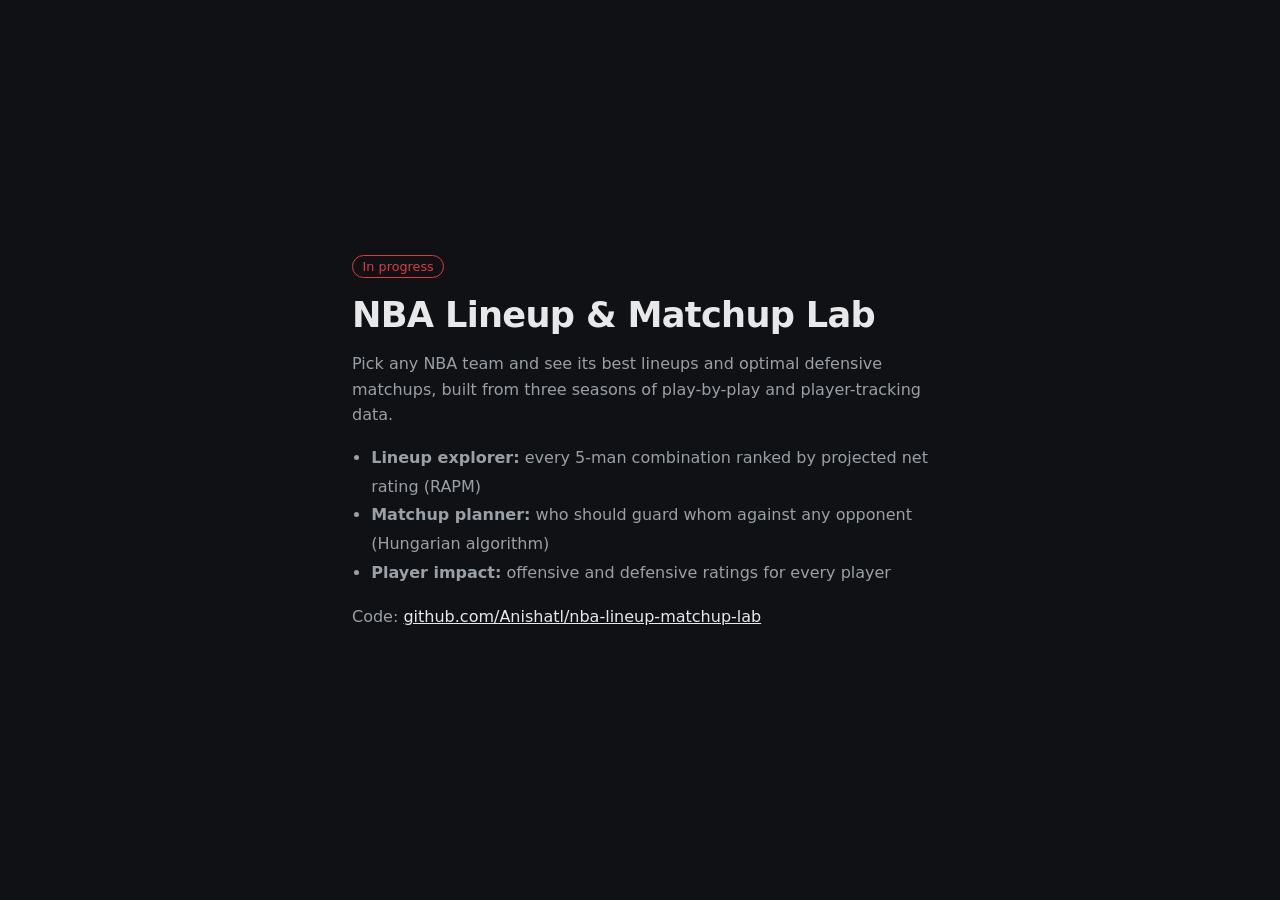
==== docs/index.html @ 6ab7c2d9 "Step 1: data pipeline, Postgres schema, starter SQL, Pages placeholder" ====
<!DOCTYPE html>
<html lang="en">
<head>
  <meta charset="utf-8">
  <meta name="viewport" content="width=device-width, initial-scale=1">
  <title>NBA Lineup &amp; Matchup Lab</title>
  <style>
    :root { --bg: #0f1115; --fg: #e8e8ea; --muted: #9aa0a6; --accent: #e03a3e; }
    * { box-sizing: border-box; }
    body { margin: 0; min-height: 100vh; display: grid; place-items: center;
           background: var(--bg); color: var(--fg);
           font-family: system-ui, -apple-system, "Segoe UI", Roboto, sans-serif; }
    main { max-width: 640px; padding: 2rem; }
    h1 { font-size: 2.2rem; margin: 0 0 .5rem; letter-spacing: -0.02em; }
    .tag { display: inline-block; font-size: .8rem; padding: .2rem .6rem; border-radius: 999px;
           border: 1px solid var(--accent); color: var(--accent); margin-bottom: 1rem; }
    p { color: var(--muted); line-height: 1.6; }
    ul { color: var(--muted); line-height: 1.8; padding-left: 1.2rem; }
    a { color: var(--fg); }
  </style>
</head>
<body>
  <main>
    <span class="tag">In progress</span>
    <h1>NBA Lineup &amp; Matchup Lab</h1>
    <p>Pick any NBA team and see its best lineups and optimal defensive matchups,
       built from three seasons of play-by-play and player-tracking data.</p>
    <ul>
      <li><strong>Lineup explorer:</strong> every 5-man combination ranked by projected net rating (RAPM)</li>
      <li><strong>Matchup planner:</strong> who should guard whom against any opponent (Hungarian algorithm)</li>
      <li><strong>Player impact:</strong> offensive and defensive ratings for every player</li>
    </ul>
    <p>Code: <a href="https://github.com/Anishatl/nba-lineup-matchup-lab">github.com/Anishatl/nba-lineup-matchup-lab</a></p>
  </main>
</body>
</html>
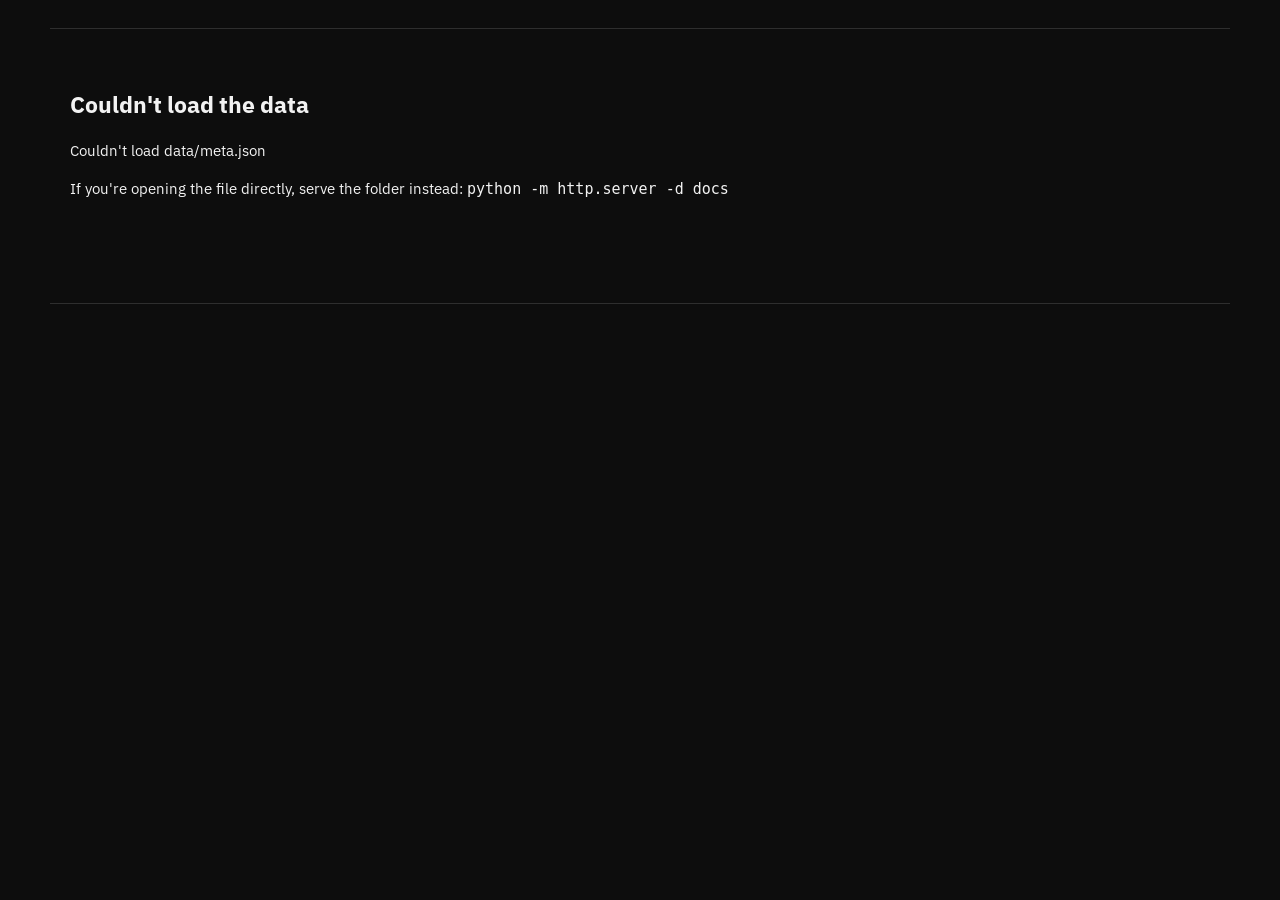
==== commit f4be3362: "Step 4: static dashboard (Game plan, Sandbox, Players), JSON export, JS model checked against Python" ====
--- a/docs/index.html
+++ b/docs/index.html
@@ -3,34 +3,59 @@
 <head>
   <meta charset="utf-8">
   <meta name="viewport" content="width=device-width, initial-scale=1">
-  <title>NBA Lineup &amp; Matchup Lab</title>
-  <style>
-    :root { --bg: #0f1115; --fg: #e8e8ea; --muted: #9aa0a6; --accent: #e03a3e; }
-    * { box-sizing: border-box; }
-    body { margin: 0; min-height: 100vh; display: grid; place-items: center;
-           background: var(--bg); color: var(--fg);
-           font-family: system-ui, -apple-system, "Segoe UI", Roboto, sans-serif; }
-    main { max-width: 640px; padding: 2rem; }
-    h1 { font-size: 2.2rem; margin: 0 0 .5rem; letter-spacing: -0.02em; }
-    .tag { display: inline-block; font-size: .8rem; padding: .2rem .6rem; border-radius: 999px;
-           border: 1px solid var(--accent); color: var(--accent); margin-bottom: 1rem; }
-    p { color: var(--muted); line-height: 1.6; }
-    ul { color: var(--muted); line-height: 1.8; padding-left: 1.2rem; }
-    a { color: var(--fg); }
-  </style>
+  <title>Game plan · NBA Lineup &amp; Matchup Lab</title>
+  <meta name="description" content="Pick any NBA team and opponent: every 5-man lineup ranked by RAPM and a calibrated matchup model, with the best defensive assignments.">
+  <link rel="stylesheet" href="css/style.css">
 </head>
 <body>
+  <nav id="nav"></nav>
   <main>
-    <span class="tag">In progress</span>
-    <h1>NBA Lineup &amp; Matchup Lab</h1>
-    <p>Pick any NBA team and see its best lineups and optimal defensive matchups,
-       built from three seasons of play-by-play and player-tracking data.</p>
-    <ul>
-      <li><strong>Lineup explorer:</strong> every 5-man combination ranked by projected net rating (RAPM)</li>
-      <li><strong>Matchup planner:</strong> who should guard whom against any opponent (Hungarian algorithm)</li>
-      <li><strong>Player impact:</strong> offensive and defensive ratings for every player</li>
-    </ul>
-    <p>Code: <a href="https://github.com/Anishatl/nba-lineup-matchup-lab">github.com/Anishatl/nba-lineup-matchup-lab</a></p>
+    <div class="scorebar">
+      <div class="side team"><select id="team" aria-label="Your team"></select></div>
+      <div class="title">Game plan<small id="season"></small></div>
+      <div class="side opp"><span class="vs">vs</span><select id="opp" aria-label="Opponent"></select></div>
+    </div>
+    <p class="lede" id="lede">Every five-man combination from your roster, ranked against the opponent's lineup, with the defensive assignments that give up the fewest points.</p>
+
+    <div class="strip">
+      <label for="slider">Defensive emphasis <input type="range" id="slider" min="0.5" max="2" step="0.1" value="1"><output id="slider-out">1.0×</output></label>
+      <label for="size">Size effects <input type="range" id="size" min="0" max="1.5" step="0.1" value="1"><output id="size-out">100%</output></label>
+    </div>
+
+    <div class="grid">
+      <aside>
+        <section class="panel">
+          <h2 class="sec opp">Their five <span class="aside">any player</span></h2>
+          <div id="their-slots"></div>
+          <div class="btns"><button id="reset-their">Most-used lineup</button></div>
+        </section>
+        <section class="panel">
+          <h2 class="sec">Your players <span class="aside" id="roster-count"></span></h2>
+          <div class="roster" id="roster"></div>
+          <div class="slot" style="margin-top:10px"><input type="search" id="add-player" placeholder="Add any player, e.g. Alex Caruso"></div>
+          <p class="note">Up to 15 players. Every 5-man combination is tested.</p>
+        </section>
+      </aside>
+
+      <section>
+        <section class="panel">
+          <h2 class="sec">Best lineups <span class="aside">pts per 100 possessions · click a row</span></h2>
+          <div class="tablewrap"><table>
+            <thead><tr><th>#</th><th>Lineup</th><th class="n">Net</th><th class="n">Scored</th><th class="n">Allowed</th></tr></thead>
+            <tbody id="lineups"><tr><td colspan="5" class="loading">Loading…</td></tr></tbody>
+          </table></div>
+          <p class="note">Net = scored − emphasis × allowed, relative to an average matchup. Scoring uses RAPM; defense blends D-RAPM with the matchup model, weighted by out-of-sample calibration.</p>
+        </section>
+        <section class="panel">
+          <h2 class="sec">Who guards whom <span class="aside" id="assign-for"></span></h2>
+          <p class="note" style="margin:0 0 4px">Each card: predicted points per 100 matchup possessions for the scorer he guards.</p>
+          <div id="assignments"></div>
+          <div class="btns"><a id="to-sandbox" href="sandbox.html"><button class="primary">Try your own matchups in the sandbox</button></a></div>
+        </section>
+      </section>
+    </div>
   </main>
+  <footer id="foot"></footer>
+  <script type="module" src="js/gameplan.js"></script>
 </body>
 </html>
--- a/docs/css/style.css
+++ b/docs/css/style.css
@@ -0,0 +1,168 @@
+/* NBA Lineup & Matchup Lab — broadcast theme */
+@import url('https://fonts.googleapis.com/css2?family=Barlow+Condensed:wght@500;600;700&family=IBM+Plex+Mono:wght@400;500&family=IBM+Plex+Sans:wght@400;500&display=swap');
+
+:root {
+  --bg: #0d0d0d;
+  --panel: #161616;
+  --slate: #232323;
+  --line: #2e2e2e;
+  --line-strong: #444;
+  --text: #f2f2f2;
+  --muted: #9a9a9a;
+  --faint: #6b6b6b;
+  --good: #3ddc84;
+  --bad: #ff5a5f;
+  --warn: #f2b134;
+  --team: #c8102e; --team2: #fdb927; --team-hi: #c8102e;
+  --opp: #006bb6;  --opp2: #f58426;  --opp-hi: #f58426;
+  --cond: 'Barlow Condensed', 'Arial Narrow', sans-serif;
+  --mono: 'IBM Plex Mono', ui-monospace, monospace;
+  --sans: 'IBM Plex Sans', system-ui, sans-serif;
+}
+
+* { box-sizing: border-box; }
+html, body { margin: 0; background: var(--bg); color: var(--text); font: 15px/1.5 var(--sans); }
+a { color: inherit; }
+main { max-width: 1180px; margin: 0 auto; padding: 0 20px 48px; }
+.num, td.n, .mono { font-family: var(--mono); font-variant-numeric: tabular-nums; }
+
+/* ---------- top nav ---------- */
+#nav { display: flex; align-items: center; justify-content: space-between; gap: 16px;
+  max-width: 1180px; margin: 0 auto; padding: 14px 20px; border-bottom: 1px solid var(--line); }
+.brand { font: 700 20px var(--cond); letter-spacing: .06em; text-transform: uppercase; text-decoration: none; }
+.brand span { color: var(--team-hi); }
+.links { display: flex; gap: 4px; }
+.links a { font: 600 16px var(--cond); letter-spacing: .06em; text-transform: uppercase; text-decoration: none;
+  color: var(--muted); padding: 6px 12px; border-bottom: 3px solid transparent; }
+.links a:hover { color: var(--text); }
+.links a.on { color: var(--text); border-bottom-color: var(--team-hi); }
+
+/* ---------- score bar ---------- */
+.scorebar { display: flex; align-items: stretch; margin: 22px 0 6px; min-height: 58px; }
+.scorebar .side { display: flex; align-items: center; padding: 0 14px; font: 700 30px var(--cond); letter-spacing: .04em; }
+.scorebar .side.team { background: var(--team); border-bottom: 4px solid var(--team2); }
+.scorebar .side.opp { background: var(--opp); border-bottom: 4px solid var(--opp2); }
+.scorebar .title { flex: 1; background: var(--slate); display: flex; align-items: center; padding: 0 18px;
+  font: 600 26px var(--cond); letter-spacing: .03em; text-transform: uppercase; }
+.scorebar .title small { font: 500 14px var(--mono); color: var(--muted); margin-left: auto; text-transform: none; letter-spacing: 0; }
+.scorebar .bug { background: var(--text); color: var(--bg); display: flex; flex-direction: column; justify-content: center;
+  padding: 0 16px; min-width: 104px; text-align: center; }
+.scorebar .bug b { font: 600 28px var(--mono); line-height: 1; }
+.scorebar .bug span { font: 600 12px var(--cond); letter-spacing: .08em; text-transform: uppercase; }
+.scorebar select { appearance: none; background: transparent; border: 0; color: #fff; cursor: pointer;
+  font: inherit; letter-spacing: inherit; padding: 0 4px; }
+.scorebar select option { background: var(--panel); color: var(--text); font: 15px var(--sans); }
+.scorebar .side .vs { font-size: 14px; opacity: .8; margin-right: 6px; }
+.lede { color: var(--muted); margin: 8px 0 18px; max-width: 760px; }
+
+/* ---------- strips, sections, panels ---------- */
+.strip { display: flex; flex-wrap: wrap; gap: 18px 28px; align-items: center; padding: 12px 16px;
+  background: var(--panel); border-left: 4px solid var(--team-hi); margin-bottom: 18px; }
+.strip label { font: 600 15px var(--cond); letter-spacing: .06em; text-transform: uppercase; color: var(--muted);
+  display: flex; align-items: center; gap: 10px; }
+.strip output { font: 500 14px var(--mono); color: var(--text); min-width: 44px; }
+input[type=range] { accent-color: var(--team-hi); width: 150px; }
+.grid { display: grid; grid-template-columns: 330px minmax(0, 1fr); gap: 22px; }
+@media (max-width: 900px) { .grid { grid-template-columns: 1fr; } .scorebar .title small { display: none; } }
+.panel { background: var(--panel); padding: 14px 16px; margin-bottom: 18px; }
+h2.sec { font: 700 18px var(--cond); letter-spacing: .08em; text-transform: uppercase; margin: 0 0 10px;
+  display: flex; align-items: center; gap: 10px; }
+h2.sec::before { content: ''; width: 10px; height: 18px; background: var(--team-hi); }
+h2.sec.opp::before { background: var(--opp-hi); }
+h2.sec .aside { margin-left: auto; text-align: right; font: 400 12px var(--mono); color: var(--muted); letter-spacing: 0; text-transform: none; }
+.note { font-size: 13px; color: var(--muted); margin: 8px 0 0; }
+
+/* ---------- player slots / roster list ---------- */
+.slot { display: flex; gap: 8px; align-items: center; margin-bottom: 6px; }
+.slot .pos { font: 600 13px var(--cond); color: var(--faint); width: 16px; }
+input[type=text], input[type=search], input[type=number], select.plain {
+  background: var(--bg); color: var(--text); border: 1px solid var(--line-strong); padding: 7px 9px;
+  font: 14px var(--sans); width: 100%; border-radius: 0; }
+input:focus, select:focus { outline: 2px solid var(--team-hi); outline-offset: 0; }
+input.bad { border-color: var(--bad); }
+.roster { max-height: 430px; overflow: auto; border-top: 1px solid var(--line); }
+.roster label { display: grid; grid-template-columns: 18px 1fr auto; gap: 8px; align-items: center;
+  padding: 5px 2px; border-bottom: 1px solid var(--line); cursor: pointer; font-size: 14px; }
+.roster label .num { color: var(--muted); font-size: 12px; }
+.roster input { accent-color: var(--team-hi); }
+
+button { background: var(--slate); color: var(--text); border: 1px solid var(--line-strong); padding: 7px 12px;
+  font: 600 14px var(--cond); letter-spacing: .06em; text-transform: uppercase; cursor: pointer; }
+button:hover { border-color: var(--text); }
+button.primary { background: var(--team); border-color: var(--team); color: #fff; }
+.btns { display: flex; gap: 8px; flex-wrap: wrap; margin-top: 10px; }
+
+/* ---------- tables ---------- */
+table { width: 100%; border-collapse: collapse; }
+th { font: 600 13px var(--cond); letter-spacing: .08em; text-transform: uppercase; color: var(--muted);
+  text-align: left; padding: 8px 8px; border-bottom: 2px solid var(--line-strong); white-space: nowrap; }
+th.n, td.n { text-align: right; }
+th.sort { cursor: pointer; user-select: none; }
+th.sort.on { color: var(--text); }
+td { padding: 8px 8px; border-bottom: 1px solid var(--line); vertical-align: middle; }
+tr.pick { cursor: pointer; }
+tr.pick:hover td { background: #1c1c1c; }
+tr.sel td { background: #222; }
+tr.sel td:first-child { box-shadow: inset 4px 0 0 var(--team-hi); }
+td.rank { font: 600 16px var(--cond); color: var(--faint); width: 34px; }
+.names { font: 600 17px var(--cond); letter-spacing: .02em; }
+.names .sep { color: var(--faint); margin: 0 5px; }
+.box { display: inline-block; min-width: 60px; text-align: center; padding: 3px 8px; font: 500 15px var(--mono); }
+.box.best { background: var(--text); color: var(--bg); }
+.pos-num { color: var(--good); } .neg-num { color: var(--bad); }
+.muted { color: var(--muted); }
+
+/* ---------- matchup cards ---------- */
+.cards { display: grid; grid-template-columns: repeat(auto-fit, minmax(130px, 1fr)); gap: 8px; }
+.card { background: var(--slate); padding: 10px 12px; border-top: 3px solid var(--team-hi); }
+.card .who { font: 700 19px var(--cond); letter-spacing: .02em; }
+.card .on { font: 500 14px var(--cond); color: var(--muted); letter-spacing: .04em; text-transform: uppercase; }
+.card .on b { color: var(--opp-hi); font-weight: 600; }
+.card .pts { font: 500 13px var(--mono); color: var(--muted); margin-top: 4px; }
+.opt-head { display: flex; align-items: baseline; gap: 12px; margin: 14px 0 8px; font: 600 16px var(--cond);
+  letter-spacing: .06em; text-transform: uppercase; }
+.opt-head .num { font-size: 13px; color: var(--muted); letter-spacing: 0; text-transform: none; }
+
+/* ---------- badges ---------- */
+.tag { display: inline-block; font: 600 12px var(--cond); letter-spacing: .06em; text-transform: uppercase;
+  padding: 2px 7px; border: 1px solid; white-space: nowrap; }
+.tag.switched_off { color: var(--warn); border-color: var(--warn); }
+.tag.help_rim { color: #7fb7ff; border-color: #7fb7ff; }
+.teamchip { display: inline-block; font: 700 13px var(--cond); letter-spacing: .05em; padding: 1px 6px; color: #fff; }
+
+/* ---------- court (sandbox) ---------- */
+.court-wrap { background: var(--panel); padding: 10px; }
+.court { width: 100%; height: auto; display: block; }
+.court .line { fill: none; stroke: #3a3a3a; stroke-width: 2; }
+.court .floor { fill: #141414; }
+.court .them circle { fill: var(--bg); stroke: var(--opp-hi); stroke-width: 3; }
+.court .us circle { fill: var(--team); stroke: var(--team2); stroke-width: 2; }
+.court text { font: 600 15px var(--cond); letter-spacing: .03em; fill: var(--text); text-anchor: middle; }
+.court text.small { font: 500 12px var(--mono); fill: var(--muted); }
+.court .link { stroke: var(--team-hi); stroke-width: 2.5; stroke-dasharray: 5 4; }
+.court .link.off { stroke: var(--warn); }
+
+.scoreline { display: grid; grid-template-columns: repeat(3, 1fr); gap: 0; margin-bottom: 12px; }
+.scoreline div { background: var(--slate); padding: 10px 14px; border-right: 1px solid var(--bg); }
+.scoreline div:first-child { background: var(--text); color: var(--bg); }
+.scoreline b { display: block; font: 500 26px var(--mono); line-height: 1.1; }
+.scoreline span { font: 600 13px var(--cond); letter-spacing: .08em; text-transform: uppercase; }
+.verdict { font: 600 20px var(--cond); letter-spacing: .03em; margin: 6px 0 14px; }
+.verdict .num { font-size: 18px; }
+.assign-row { display: grid; grid-template-columns: 1fr 24px 1fr 76px; gap: 8px; align-items: center;
+  padding: 6px 0; border-bottom: 1px solid var(--line); }
+.assign-row .me { font: 600 17px var(--cond); }
+.assign-row .arrow { color: var(--faint); text-align: center; }
+
+/* ---------- misc ---------- */
+.filters { display: flex; flex-wrap: wrap; gap: 10px; align-items: end; margin-bottom: 12px; }
+.filters label { display: flex; flex-direction: column; gap: 4px; font: 600 13px var(--cond); letter-spacing: .06em;
+  text-transform: uppercase; color: var(--muted); }
+.filters label.check { flex-direction: row; align-items: center; gap: 6px; padding-bottom: 8px; }
+.tablewrap { overflow-x: auto; }
+.error { padding: 40px 0; }
+#foot { max-width: 1180px; margin: 0 auto; padding: 18px 20px 30px; border-top: 1px solid var(--line);
+  display: flex; flex-wrap: wrap; gap: 8px 24px; font: 12px var(--mono); color: var(--faint); }
+#foot a { color: var(--muted); }
+.loading { color: var(--muted); padding: 30px 0; font: 500 14px var(--mono); }
+.sr-only { position: absolute; width: 1px; height: 1px; overflow: hidden; clip: rect(0 0 0 0); }
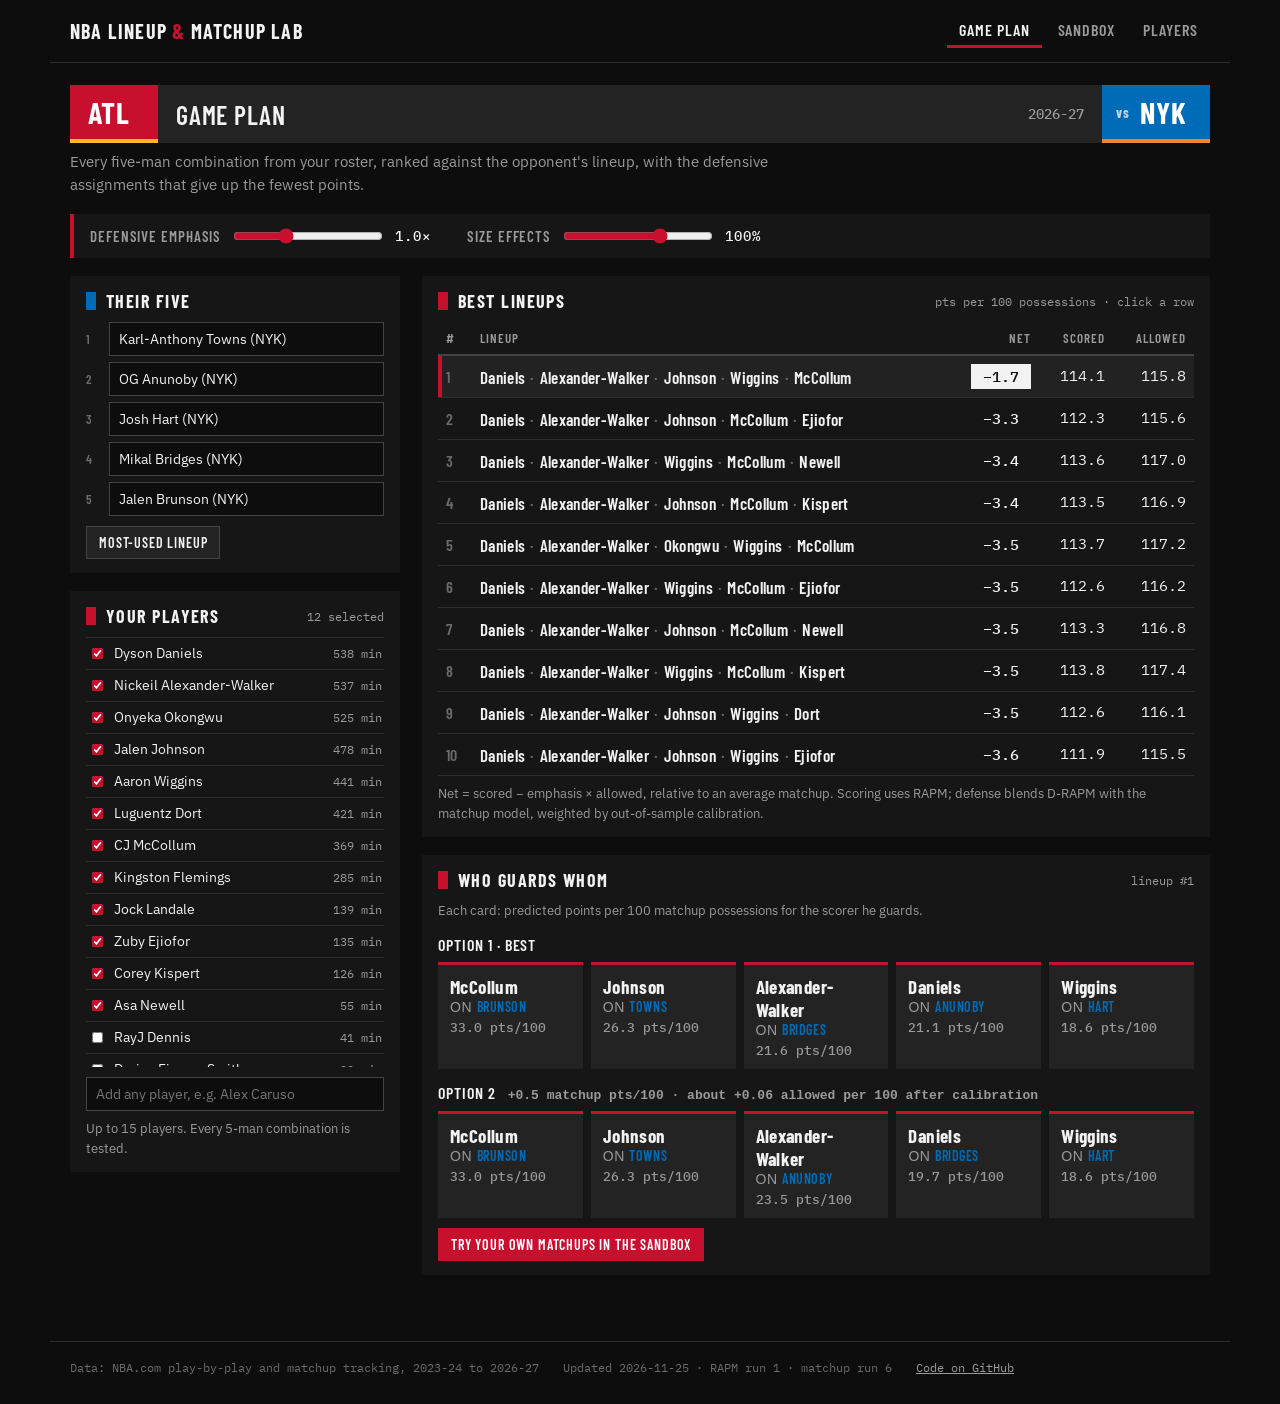
==== commit 9b014bb7: "Player dropdowns: team roster only, sorted A-Z" ====
--- a/docs/index.html
+++ b/docs/index.html
@@ -25,7 +25,7 @@
     <div class="grid">
       <aside>
         <section class="panel">
-          <h2 class="sec opp">Their five <span class="aside">any player</span></h2>
+          <h2 class="sec opp">Their five</h2>
           <div id="their-slots"></div>
           <div class="btns"><button id="reset-their">Most-used lineup</button></div>
         </section>
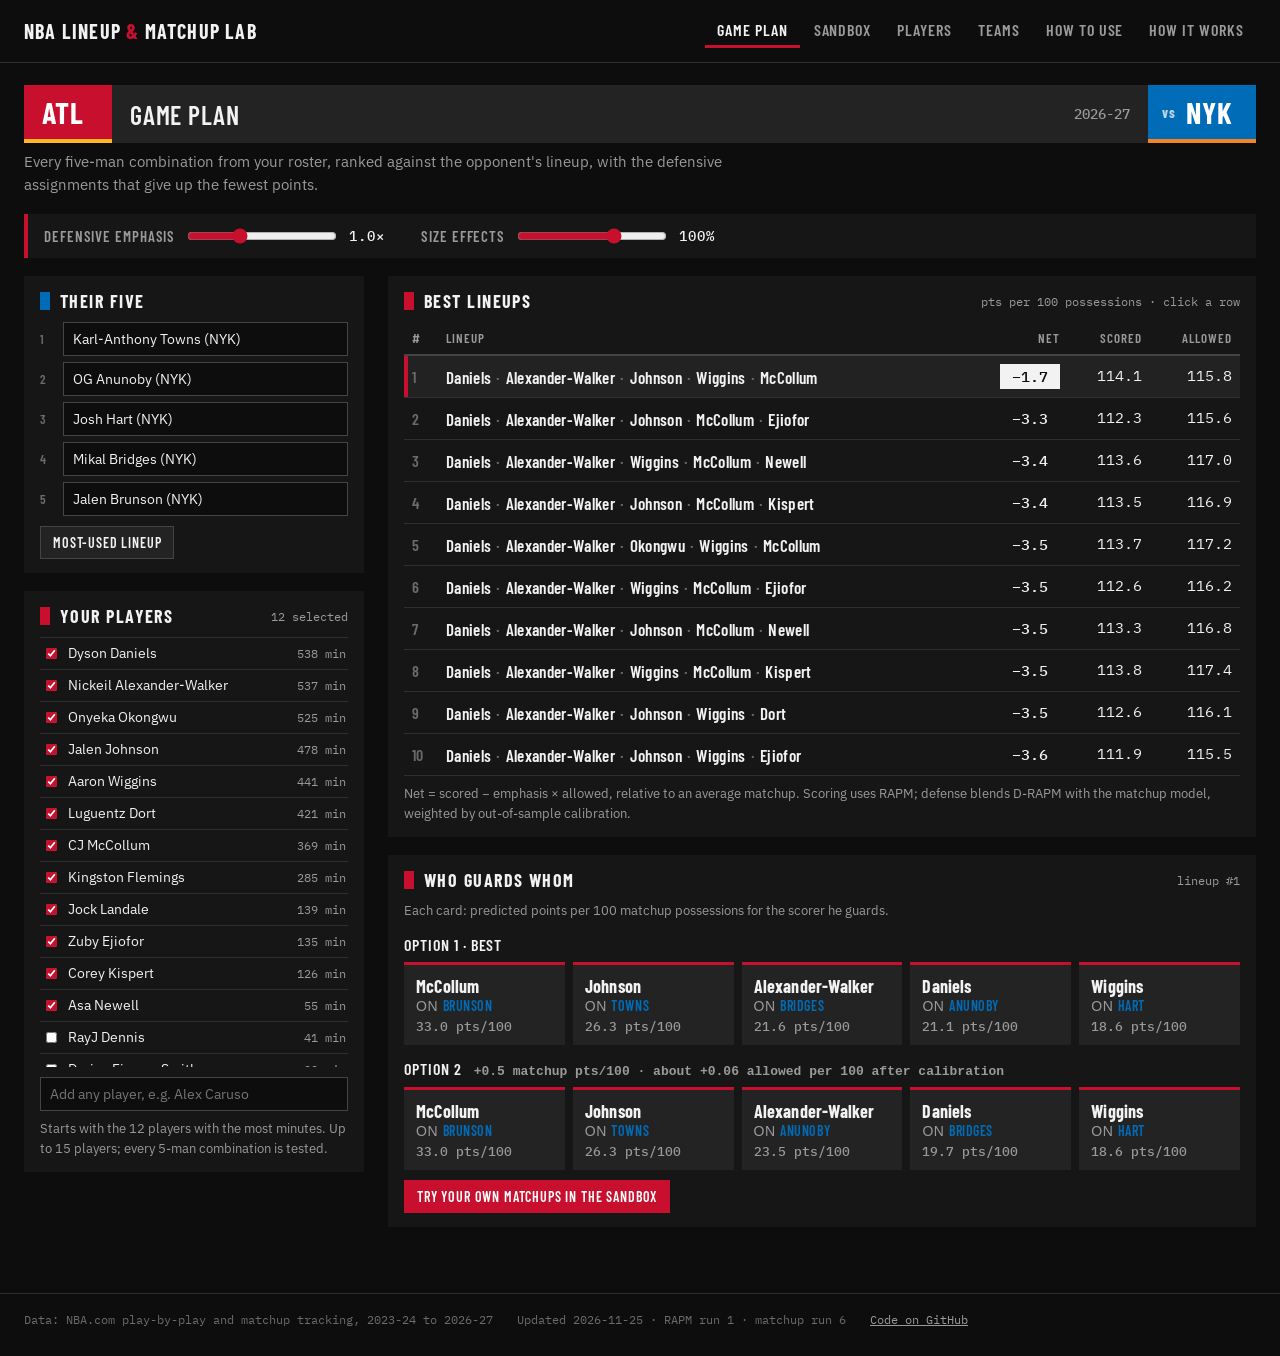
==== commit 826b9c7b: "Polish layout and add How to use page - Wider layout (1360px), nav wraps on small screens, no horizo" ====
--- a/docs/index.html
+++ b/docs/index.html
@@ -33,7 +33,7 @@
           <h2 class="sec">Your players <span class="aside" id="roster-count"></span></h2>
           <div class="roster" id="roster"></div>
           <div class="slot" style="margin-top:10px"><input type="search" id="add-player" placeholder="Add any player, e.g. Alex Caruso"></div>
-          <p class="note">Up to 15 players. Every 5-man combination is tested.</p>
+          <p class="note">Starts with the 12 players with the most minutes. Up to 15 players; every 5-man combination is tested.</p>
         </section>
       </aside>
 
--- a/docs/css/style.css
+++ b/docs/css/style.css
@@ -23,15 +23,15 @@
 * { box-sizing: border-box; }
 html, body { margin: 0; background: var(--bg); color: var(--text); font: 15px/1.5 var(--sans); }
 a { color: inherit; }
-main { max-width: 1180px; margin: 0 auto; padding: 0 20px 48px; }
+main { max-width: 1360px; margin: 0 auto; padding: 0 24px 48px; }
 .num, td.n, .mono { font-family: var(--mono); font-variant-numeric: tabular-nums; }
 
 /* ---------- top nav ---------- */
-#nav { display: flex; align-items: center; justify-content: space-between; gap: 16px;
-  max-width: 1180px; margin: 0 auto; padding: 14px 20px; border-bottom: 1px solid var(--line); }
+#nav { display: flex; align-items: center; justify-content: space-between; gap: 10px 16px; flex-wrap: wrap;
+  max-width: 1360px; margin: 0 auto; padding: 14px 24px; border-bottom: 1px solid var(--line); }
 .brand { font: 700 20px var(--cond); letter-spacing: .06em; text-transform: uppercase; text-decoration: none; }
 .brand span { color: var(--team-hi); }
-.links { display: flex; gap: 4px; }
+.links { display: flex; gap: 2px; flex-wrap: wrap; }
 .links a { font: 600 16px var(--cond); letter-spacing: .06em; text-transform: uppercase; text-decoration: none;
   color: var(--muted); padding: 6px 12px; border-bottom: 3px solid transparent; }
 .links a:hover { color: var(--text); }
@@ -42,7 +42,7 @@
 .scorebar .side { display: flex; align-items: center; padding: 0 14px; font: 700 30px var(--cond); letter-spacing: .04em; }
 .scorebar .side.team { background: var(--team); border-bottom: 4px solid var(--team2); }
 .scorebar .side.opp { background: var(--opp); border-bottom: 4px solid var(--opp2); }
-.scorebar .title { flex: 1; background: var(--slate); display: flex; align-items: center; padding: 0 18px;
+.scorebar .title { flex: 1; min-width: 0; overflow: hidden; background: var(--slate); display: flex; align-items: center; padding: 0 18px;
   font: 600 26px var(--cond); letter-spacing: .03em; text-transform: uppercase; }
 .scorebar .title small { font: 500 14px var(--mono); color: var(--muted); margin-left: auto; text-transform: none; letter-spacing: 0; }
 .scorebar .bug { background: var(--text); color: var(--bg); display: flex; flex-direction: column; justify-content: center;
@@ -62,8 +62,8 @@
   display: flex; align-items: center; gap: 10px; }
 .strip output { font: 500 14px var(--mono); color: var(--text); min-width: 44px; }
 input[type=range] { accent-color: var(--team-hi); width: 150px; }
-.grid { display: grid; grid-template-columns: 330px minmax(0, 1fr); gap: 22px; }
-@media (max-width: 900px) { .grid { grid-template-columns: 1fr; } .scorebar .title small { display: none; } }
+.grid { display: grid; grid-template-columns: 340px minmax(0, 1fr); gap: 24px; }
+@media (max-width: 900px) { .grid { grid-template-columns: minmax(0, 1fr); } .grid > * { min-width: 0; } .slot input, aside input, aside select { width: 100%; min-width: 0; box-sizing: border-box; } .scorebar .title small { display: none; } }
 .panel { background: var(--panel); padding: 14px 16px; margin-bottom: 18px; }
 h2.sec { font: 700 18px var(--cond); letter-spacing: .08em; text-transform: uppercase; margin: 0 0 10px;
   display: flex; align-items: center; gap: 10px; }
@@ -106,6 +106,7 @@
 tr.sel td:first-child { box-shadow: inset 4px 0 0 var(--team-hi); }
 td.rank { font: 600 16px var(--cond); color: var(--faint); width: 34px; }
 .names { font: 600 17px var(--cond); letter-spacing: .02em; }
+.nowrap { white-space: nowrap; }
 .names .sep { color: var(--faint); margin: 0 5px; }
 .box { display: inline-block; min-width: 60px; text-align: center; padding: 3px 8px; font: 500 15px var(--mono); }
 .box.best { background: var(--text); color: var(--bg); }
@@ -115,8 +116,8 @@
 /* ---------- matchup cards ---------- */
 .cards { display: grid; grid-template-columns: repeat(auto-fit, minmax(130px, 1fr)); gap: 8px; }
 .card { background: var(--slate); padding: 10px 12px; border-top: 3px solid var(--team-hi); }
-.card .who { font: 700 19px var(--cond); letter-spacing: .02em; }
-.card .on { font: 500 14px var(--cond); color: var(--muted); letter-spacing: .04em; text-transform: uppercase; }
+.card .who { font: 700 18px var(--cond); letter-spacing: .01em; white-space: nowrap; overflow: hidden; text-overflow: ellipsis; }
+.card .on { font: 500 14px var(--cond); color: var(--muted); letter-spacing: .04em; text-transform: uppercase; white-space: nowrap; overflow: hidden; text-overflow: ellipsis; }
 .card .on b { color: var(--opp-hi); font-weight: 600; }
 .card .pts { font: 500 13px var(--mono); color: var(--muted); margin-top: 4px; }
 .opt-head { display: flex; align-items: baseline; gap: 12px; margin: 14px 0 8px; font: 600 16px var(--cond);
@@ -161,8 +162,20 @@
 .filters label.check { flex-direction: row; align-items: center; gap: 6px; padding-bottom: 8px; }
 .tablewrap { overflow-x: auto; }
 .error { padding: 40px 0; }
-#foot { max-width: 1180px; margin: 0 auto; padding: 18px 20px 30px; border-top: 1px solid var(--line);
+#foot { max-width: 1360px; margin: 0 auto; padding: 18px 24px 30px; border-top: 1px solid var(--line);
   display: flex; flex-wrap: wrap; gap: 8px 24px; font: 12px var(--mono); color: var(--faint); }
 #foot a { color: var(--muted); }
 .loading { color: var(--muted); padding: 30px 0; font: 500 14px var(--mono); }
 .sr-only { position: absolute; width: 1px; height: 1px; overflow: hidden; clip: rect(0 0 0 0); }
+
+@media (max-width: 700px) {
+  main { padding: 0 14px 40px; }
+  .scorebar .side { font-size: 22px; padding: 0 10px; }
+  .scorebar .title { font-size: 18px; padding: 0 10px; }
+  .links a { font-size: 14px; padding: 4px 8px; }
+  .strip { gap: 12px; }
+  .scorebar .bug { padding: 0 8px; }
+  .scorebar .bug b { font-size: 22px; }
+  .scorebar .side .vs { display: none; }
+  .scorebar:has(.bug) .title { font-size: 0; padding: 0; }
+}
